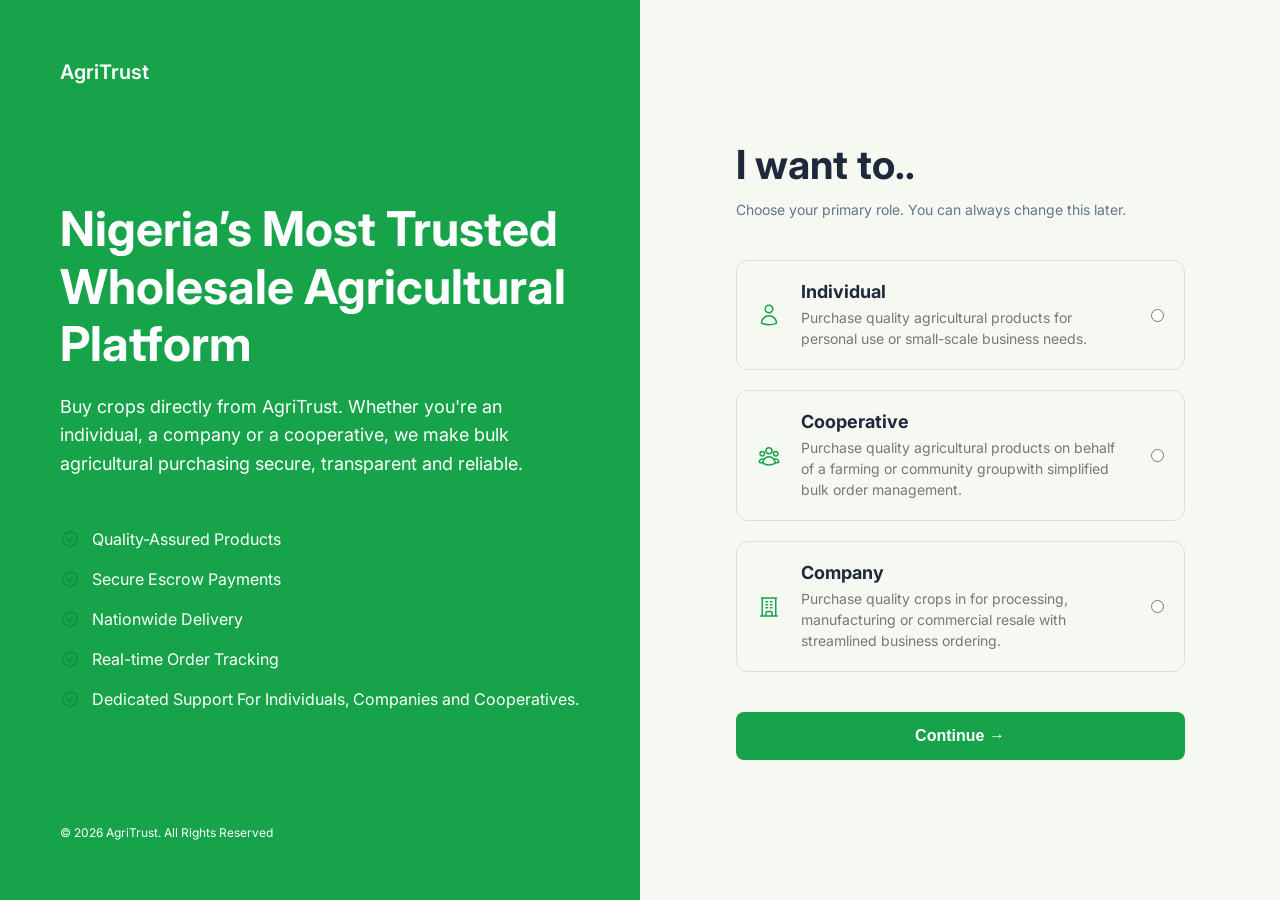
==== account-type.html @ 7cd08dce "Initial Project Setup: Add the authentication pages and project structure" ====
<!doctype html>
<html lang="en">
  <head>
    <meta charset="UTF-8" />
    <meta name="viewport" content="width=device-width, initial-scale=1.0" />
    <link rel="preconnect" href="https://fonts.googleapis.com" />
    <link rel="preconnect" href="https://fonts.gstatic.com" crossorigin />
    <link
      href="https://fonts.googleapis.com/css2?family=Inter:ital,opsz,wght@0,14..32,100..900;1,14..32,100..900&display=swap"
      rel="stylesheet"
    />

    <link rel="stylesheet" href="styles.css" />
    <title>AgriTrust</title>
  </head>
  <body>
    <main class="signup-container">
      <!-- Left Panel -->

      <section class="left-side">
        <!-- logo -->

        <div class="logo">AgriTrust</div>

        <div class="content">
          <!-- heading -->

          <h1>Nigeria’s Most Trusted Wholesale Agricultural Platform</h1>

          <!-- Description -->

          <p>
            Buy crops directly from AgriTrust. Whether you're an individual, a
            company or a cooperative, we make bulk agricultural purchasing
            secure, transparent and reliable.
          </p>

          <!-- Features -->

          <div class="features">
            <div class="feature">
              <svg
                xmlns="http://www.w3.org/2000/svg"
                fill="none"
                viewBox="0 0 24 24"
                stroke-width="1.5"
                stroke="currentColor"
                class="feature-icon"
              >
                <path
                  stroke-linecap="round"
                  stroke-linejoin="round"
                  d="M9 12.75 11.25 15 15 9.75M21 12c0 1.268-.63 2.39-1.593 3.068a3.745 3.745 0 0 1-1.043 3.296 3.745 3.745 0 0 1-3.296 1.043A3.745 3.745 0 0 1 12 21c-1.268 0-2.39-.63-3.068-1.593a3.746 3.746 0 0 1-3.296-1.043 3.745 3.745 0 0 1-1.043-3.296A3.745 3.745 0 0 1 3 12c0-1.268.63-2.39 1.593-3.068a3.745 3.745 0 0 1 1.043-3.296 3.746 3.746 0 0 1 3.296-1.043A3.746 3.746 0 0 1 12 3c1.268 0 2.39.63 3.068 1.593a3.746 3.746 0 0 1 3.296 1.043 3.746 3.746 0 0 1 1.043 3.296A3.745 3.745 0 0 1 21 12Z"
                />
              </svg>
              Quality-Assured Products
            </div>
            <div class="feature">
              <svg
                xmlns="http://www.w3.org/2000/svg"
                fill="none"
                viewBox="0 0 24 24"
                stroke-width="1.5"
                stroke="currentColor"
                class="feature-icon"
              >
                <path
                  stroke-linecap="round"
                  stroke-linejoin="round"
                  d="M9 12.75 11.25 15 15 9.75M21 12c0 1.268-.63 2.39-1.593 3.068a3.745 3.745 0 0 1-1.043 3.296 3.745 3.745 0 0 1-3.296 1.043A3.745 3.745 0 0 1 12 21c-1.268 0-2.39-.63-3.068-1.593a3.746 3.746 0 0 1-3.296-1.043 3.745 3.745 0 0 1-1.043-3.296A3.745 3.745 0 0 1 3 12c0-1.268.63-2.39 1.593-3.068a3.745 3.745 0 0 1 1.043-3.296 3.746 3.746 0 0 1 3.296-1.043A3.746 3.746 0 0 1 12 3c1.268 0 2.39.63 3.068 1.593a3.746 3.746 0 0 1 3.296 1.043 3.746 3.746 0 0 1 1.043 3.296A3.745 3.745 0 0 1 21 12Z"
                />
              </svg>
              Secure Escrow Payments
            </div>
            <div class="feature">
              <svg
                xmlns="http://www.w3.org/2000/svg"
                fill="none"
                viewBox="0 0 24 24"
                stroke-width="1.5"
                stroke="currentColor"
                class="feature-icon"
              >
                <path
                  stroke-linecap="round"
                  stroke-linejoin="round"
                  d="M9 12.75 11.25 15 15 9.75M21 12c0 1.268-.63 2.39-1.593 3.068a3.745 3.745 0 0 1-1.043 3.296 3.745 3.745 0 0 1-3.296 1.043A3.745 3.745 0 0 1 12 21c-1.268 0-2.39-.63-3.068-1.593a3.746 3.746 0 0 1-3.296-1.043 3.745 3.745 0 0 1-1.043-3.296A3.745 3.745 0 0 1 3 12c0-1.268.63-2.39 1.593-3.068a3.745 3.745 0 0 1 1.043-3.296 3.746 3.746 0 0 1 3.296-1.043A3.746 3.746 0 0 1 12 3c1.268 0 2.39.63 3.068 1.593a3.746 3.746 0 0 1 3.296 1.043 3.746 3.746 0 0 1 1.043 3.296A3.745 3.745 0 0 1 21 12Z"
                />
              </svg>
              Nationwide Delivery
            </div>
            <div class="feature">
              <svg
                xmlns="http://www.w3.org/2000/svg"
                fill="none"
                viewBox="0 0 24 24"
                stroke-width="1.5"
                stroke="currentColor"
                class="feature-icon"
              >
                <path
                  stroke-linecap="round"
                  stroke-linejoin="round"
                  d="M9 12.75 11.25 15 15 9.75M21 12c0 1.268-.63 2.39-1.593 3.068a3.745 3.745 0 0 1-1.043 3.296 3.745 3.745 0 0 1-3.296 1.043A3.745 3.745 0 0 1 12 21c-1.268 0-2.39-.63-3.068-1.593a3.746 3.746 0 0 1-3.296-1.043 3.745 3.745 0 0 1-1.043-3.296A3.745 3.745 0 0 1 3 12c0-1.268.63-2.39 1.593-3.068a3.745 3.745 0 0 1 1.043-3.296 3.746 3.746 0 0 1 3.296-1.043A3.746 3.746 0 0 1 12 3c1.268 0 2.39.63 3.068 1.593a3.746 3.746 0 0 1 3.296 1.043 3.746 3.746 0 0 1 1.043 3.296A3.745 3.745 0 0 1 21 12Z"
                />
              </svg>
              Real-time Order Tracking
            </div>
            <div class="feature">
              <svg
                xmlns="http://www.w3.org/2000/svg"
                fill="none"
                viewBox="0 0 24 24"
                stroke-width="1.5"
                stroke="currentColor"
                class="feature-icon"
              >
                <path
                  stroke-linecap="round"
                  stroke-linejoin="round"
                  d="M9 12.75 11.25 15 15 9.75M21 12c0 1.268-.63 2.39-1.593 3.068a3.745 3.745 0 0 1-1.043 3.296 3.745 3.745 0 0 1-3.296 1.043A3.745 3.745 0 0 1 12 21c-1.268 0-2.39-.63-3.068-1.593a3.746 3.746 0 0 1-3.296-1.043 3.745 3.745 0 0 1-1.043-3.296A3.745 3.745 0 0 1 3 12c0-1.268.63-2.39 1.593-3.068a3.745 3.745 0 0 1 1.043-3.296 3.746 3.746 0 0 1 3.296-1.043A3.746 3.746 0 0 1 12 3c1.268 0 2.39.63 3.068 1.593a3.746 3.746 0 0 1 3.296 1.043 3.746 3.746 0 0 1 1.043 3.296A3.745 3.745 0 0 1 21 12Z"
                />
              </svg>
              Dedicated Support For Individuals, Companies and Cooperatives.
            </div>
          </div>
        </div>

        <!-- footer text -->

        <div class="footer-text">
          &copy; 2026 AgriTrust. All Rights Reserved
        </div>
      </section>

      <!-- Right Panel -->

      <section class="right-side account-type-page">
        <div class="right-panel">
          <h1>I want to..</h1>

          <p class="subtitle">
            Choose your primary role. You can always change this later.
          </p>

          <div class="account-type-card">
            <div class="account">
              <svg
                xmlns="http://www.w3.org/2000/svg"
                fill="none"
                viewBox="0 0 24 24"
                stroke-width="1.5"
                stroke="currentColor"
                class="account-type--icon"
              >
                <path
                  stroke-linecap="round"
                  stroke-linejoin="round"
                  d="M15.75 6a3.75 3.75 0 1 1-7.5 0 3.75 3.75 0 0 1 7.5 0ZM4.501 20.118a7.5 7.5 0 0 1 14.998 0A17.933 17.933 0 0 1 12 21.75c-2.676 0-5.216-.584-7.499-1.632Z"
                />
              </svg>
              <div>
                <h3>Individual</h3>
                <p>
                  Purchase quality agricultural products for personal use or
                  small-scale business needs.
                </p>
              </div>
              <input type="radio" name="role" value="individual" />
            </div>
          </div>

          <div class="account-type-card">
            <div class="account">
              <svg
                xmlns="http://www.w3.org/2000/svg"
                fill="none"
                viewBox="0 0 24 24"
                stroke-width="1.5"
                stroke="currentColor"
                class="account-type--icon"
              >
                <path
                  stroke-linecap="round"
                  stroke-linejoin="round"
                  d="M18 18.72a9.094 9.094 0 0 0 3.741-.479 3 3 0 0 0-4.682-2.72m.94 3.198.001.031c0 .225-.012.447-.037.666A11.944 11.944 0 0 1 12 21c-2.17 0-4.207-.576-5.963-1.584A6.062 6.062 0 0 1 6 18.719m12 0a5.971 5.971 0 0 0-.941-3.197m0 0A5.995 5.995 0 0 0 12 12.75a5.995 5.995 0 0 0-5.058 2.772m0 0a3 3 0 0 0-4.681 2.72 8.986 8.986 0 0 0 3.74.477m.94-3.197a5.971 5.971 0 0 0-.94 3.197M15 6.75a3 3 0 1 1-6 0 3 3 0 0 1 6 0Zm6 3a2.25 2.25 0 1 1-4.5 0 2.25 2.25 0 0 1 4.5 0Zm-13.5 0a2.25 2.25 0 1 1-4.5 0 2.25 2.25 0 0 1 4.5 0Z"
                />
              </svg>

              <div>
                <h3>Cooperative</h3>
                <p>
                  Purchase quality agricultural products on behalf of a farming
                  or community groupwith simplified bulk order management.
                </p>
              </div>
              <input type="radio" name="role" value="company" />
            </div>
          </div>

          <div class="account-type-card">
            <div class="account">
              <svg
                xmlns="http://www.w3.org/2000/svg"
                fill="none"
                viewBox="0 0 24 24"
                stroke-width="1.5"
                stroke="currentColor"
                class="account-type--icon"
              >
                <path
                  stroke-linecap="round"
                  stroke-linejoin="round"
                  d="M3.75 21h16.5M4.5 3h15M5.25 3v18m13.5-18v18M9 6.75h1.5m-1.5 3h1.5m-1.5 3h1.5m3-6H15m-1.5 3H15m-1.5 3H15M9 21v-3.375c0-.621.504-1.125 1.125-1.125h3.75c.621 0 1.125.504 1.125 1.125V21"
                />
              </svg>

              <div>
                <h3>Company</h3>
                <p>
                  Purchase quality crops in for processing, manufacturing or
                  commercial resale with streamlined business ordering.
                </p>
              </div>
              <input type="radio" name="role" value="company" />
            </div>
          </div>

          <button class="btn continue--btn">Continue &rarr;</button>
        </div>
      </section>
    </main>
  </body>
</html>
---- styles.css ----
* {
  margin: 0;
  padding: 0;
  box-sizing: border-box;
}

html {
  font-size: 62.5%;
}

body {
  font-family: "Inter", sans-serif;
}

.signup-container {
  /* display: flex; */
  display: grid;
  grid-template-columns: 1fr 1fr;
  min-height: 100vh;
}

/* LEFT PANEL */

.left-side {
  flex: 1;
  background-color: #16a34a;
  color: #fff;

  display: flex;
  flex-direction: column;
  justify-content: space-between;
  padding: 6rem;
}
.logo {
  font-weight: 600;
  font-size: 2rem;
}

.content h1 {
  font-size: 4.8rem;
  line-height: 1.2;
  margin-bottom: 2rem;
}

.content p {
  font-size: 1.8rem;
  line-height: 1.6;
  margin-bottom: 5rem;
}

.features {
  display: flex;
  flex-direction: column;
  gap: 2rem;
}

.feature {
  font-size: 1.6rem;
  display: flex;
  /* align-items: center; */
}

.feature-icon {
  color: #0a8e3a;
  margin-right: 1.2rem;
  width: 2rem;
}

.footer-text {
  font-size: 1.2rem;
}

/* RIGHT PANEL */

.right-side {
  background-color: #f6f9f2;
  flex: 1;
  display: flex;
  justify-content: center;
  align-items: center;
  flex-direction: column;
}

/* FORMS */

#signup-form {
  width: 100%;
  max-width: 50rem;
  margin: 0 auto;
}

.right-side h1 {
  font-size: 3rem;
  margin-bottom: 1rem;
  color: #1e293b;
}

.subtitle {
  margin-bottom: 4rem;
  color: #64748b;
  font-size: 1.4rem;
  line-height: 1.5;
}

.icon {
  stroke: #7f7f7f;
  width: 2rem;
  height: 2rem;
}

.name-row {
  display: grid;
  grid-template-columns: 1fr 1fr;
  column-gap: 1rem;
}

.form-group {
  display: flex;
  flex-direction: column;
  margin-bottom: 2rem;
}

.form-group label {
  display: block;
  margin-bottom: 0.8rem;
  font-size: 1.2rem;
  font-weight: 600;
  color: #334155;
}

.input-box {
  display: flex;
  align-items: center;
  gap: 0.2rem;

  width: 100%;
  height: 5rem;
  padding: 1rem;
  border: 1px solid #d1d5db;
  border-radius: 0.8rem;
  background-color: #fff;
}

.input-box i {
  color: #7f7f7f;
  font-size: 2rem;
}

.input-box:focus-within {
  border-color: #149343;
  box-shadow: 0 0 0 3px rgba(20, 147, 67, 0.15);
}

input {
  width: 100%;
  padding: 1rem;
  border: none;
  font-size: 1.6rem;
  outline: none;
  background: transparent;
}

.terms {
  font-size: 1.4rem;
  text-align: left;
  margin-top: 1.8rem;
}

.btn {
  width: 100%;
  padding: 1.5rem;
  border: none;
  border-radius: 0.8rem;
  background: #16a34a;
  color: #fff;
  cursor: pointer;
  font-size: 1.6rem;
  font-weight: 600;
  margin-top: 2rem;
  transition: 0.3s ease;
}

.btn:hover {
  background-color: #149343;
  transform: translateY(-2px);
  box-shadow: 0 0 3px rgba(0, 0, 0, 0.8);
}

.btn--icon {
  width: 2rem;
  stroke: #fff;
}

.signin {
  font-size: 1.4rem;
  text-align: center;
  margin-top: 1.8rem;
}

a:link,
a:visited {
  color: #16a34a;
  text-decoration: none;
  font-weight: 600;
}

a:hover,
a:active {
  text-decoration: underline;
}

/* ACCOUNT TYPE SELECTION PAGE*/

.account-type-page {
  padding: 8rem;
  color: #1e293b;
}

.account-type-page h1 {
  font-size: 4rem;
  margin-bottom: 1rem;
  color: #1e293b;
}

.account-type-card {
  display: flex;
  flex-direction: column;
  justify-content: space-between;
  align-items: center;
  padding: 2rem;
  margin-bottom: 2rem;
  border: 1px solid #ddd;
  border-radius: 1.2rem;
  cursor: pointer;
  transition: 0.3s;
}

.account-type-card:hover {
  border-color: #16a34a;
  box-shadow: 0 0 10px rgba(0, 0, 0, 0.8);
}

.account {
  display: grid;
  grid-template-columns: auto 1fr auto;
  gap: 2rem;
  align-items: center;
}

.account-type--icon {
  width: 2.4rem;
  stroke: #16a34a;
}

.account h3 {
  margin-bottom: 0.5rem;
  font-size: 1.8rem;
}

.account p {
  color: #777;
  font-size: 1.4rem;
  line-height: 1.5;
  max-width: 33rem;
}

/* VERIFICATION OTP PAGE*/

.verification-page {
  display: flex;
  justify-content: center;
  align-items: center;
  padding: 8rem;
}

.verify-card {
  width: 100%;
  max-width: 42rem;
  text-align: center;
}

.icon-circle {
  width: 7rem;
  height: 7rem;
  background: #b7e2c7;
  border-radius: 50%;
  display: flex;
  justify-content: center;
  align-items: center;
  margin: 0 auto 2.4rem;
}

.verify--mail--icon {
  width: 3.5rem;
  stroke: #16a34a;
}

.verify-card h1 {
  margin-bottom: 1rem;
  font-size: 2rem;
}

/* .verify-card p {
  color: #7f7f7f;
  margin-bottom: 2.8rem;
  font-size: 1.5rem;
  line-height: 1.5; 
}*/

.otp-container {
  display: flex;
  justify-content: space-between;
  gap: 2rem;
  margin-bottom: 2rem;
}

.otp-container input {
  width: 5rem;
  height: 6rem;
  border: 1px solid #777;
  border-radius: 1rem;
  text-align: center;
  font-size: 2.4rem;
  outline: none;
  transition: 0.3s;
}

.otp-container input:focus {
  border-color: #149343;
  box-shadow: 0 0 0 3px rgba(20, 147, 67, 0.15);
}

.resend {
  margin-top: 2rem;
  font-size: 1.2rem;
  text-align: left;
}
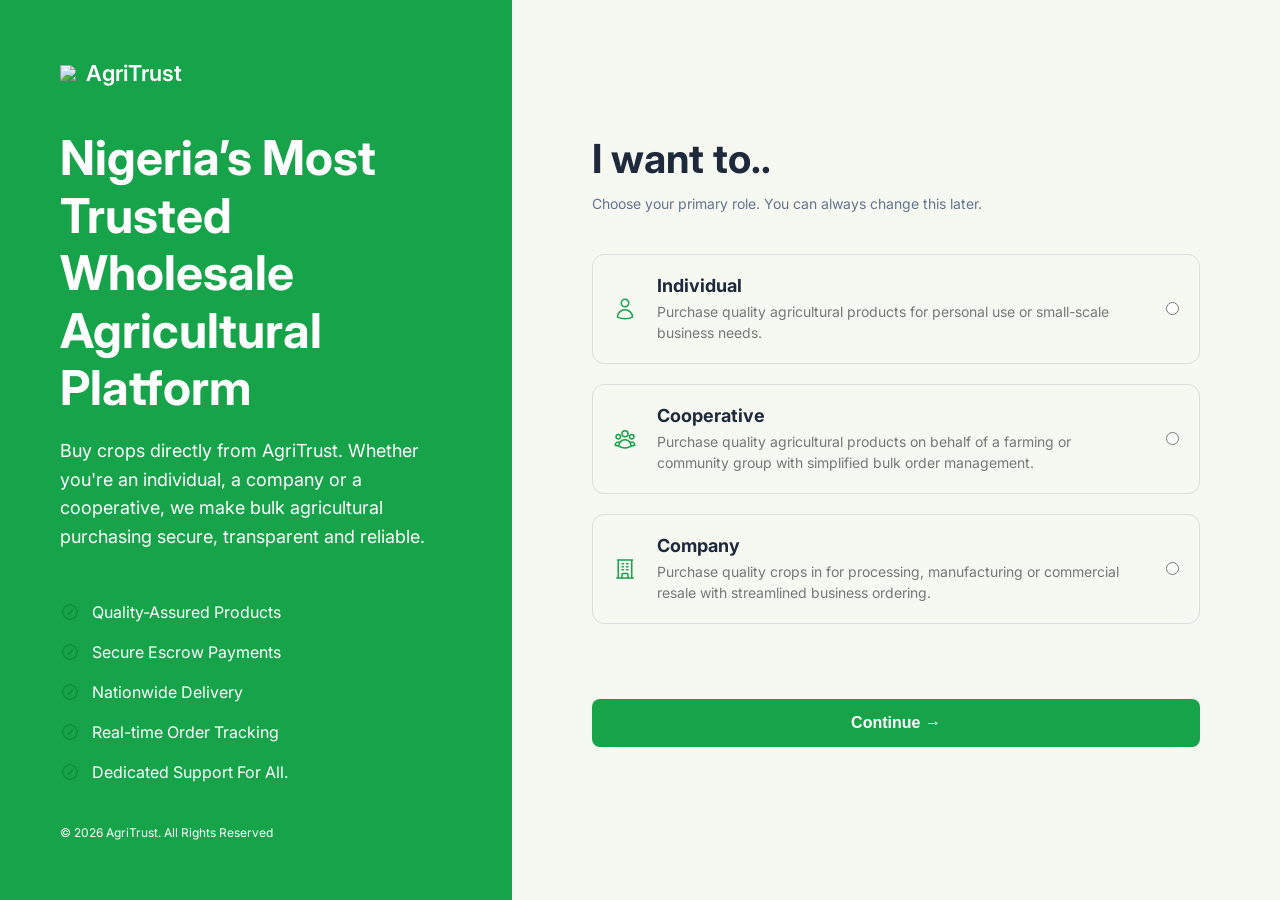
==== commit 4a6aa09b: "feat(auth): implement authentication flow" ====
--- a/account-type.html
+++ b/account-type.html
@@ -10,7 +10,9 @@
       rel="stylesheet"
     />
 
-    <link rel="stylesheet" href="styles.css" />
+    <link rel="stylesheet" href="/CSS/shared.css" />
+    <link rel="stylesheet" href="/CSS/auth.css" />
+
     <title>AgriTrust</title>
   </head>
   <body>
@@ -20,7 +22,9 @@
       <section class="left-side">
         <!-- logo -->
 
-        <div class="logo">AgriTrust</div>
+        <a href="/index1.html" class="logo"
+          ><img src="#" /> <span>AgriTrust</span></a
+        >
 
         <div class="content">
           <!-- heading -->
@@ -45,7 +49,7 @@
                 viewBox="0 0 24 24"
                 stroke-width="1.5"
                 stroke="currentColor"
-                class="feature-icon"
+                class="feature-icon icon"
               >
                 <path
                   stroke-linecap="round"
@@ -62,7 +66,7 @@
                 viewBox="0 0 24 24"
                 stroke-width="1.5"
                 stroke="currentColor"
-                class="feature-icon"
+                class="feature-icon icon"
               >
                 <path
                   stroke-linecap="round"
@@ -79,7 +83,7 @@
                 viewBox="0 0 24 24"
                 stroke-width="1.5"
                 stroke="currentColor"
-                class="feature-icon"
+                class="feature-icon icon"
               >
                 <path
                   stroke-linecap="round"
@@ -96,7 +100,7 @@
                 viewBox="0 0 24 24"
                 stroke-width="1.5"
                 stroke="currentColor"
-                class="feature-icon"
+                class="feature-icon icon"
               >
                 <path
                   stroke-linecap="round"
@@ -113,15 +117,15 @@
                 viewBox="0 0 24 24"
                 stroke-width="1.5"
                 stroke="currentColor"
-                class="feature-icon"
-              >
-                <path
-                  stroke-linecap="round"
-                  stroke-linejoin="round"
-                  d="M9 12.75 11.25 15 15 9.75M21 12c0 1.268-.63 2.39-1.593 3.068a3.745 3.745 0 0 1-1.043 3.296 3.745 3.745 0 0 1-3.296 1.043A3.745 3.745 0 0 1 12 21c-1.268 0-2.39-.63-3.068-1.593a3.746 3.746 0 0 1-3.296-1.043 3.745 3.745 0 0 1-1.043-3.296A3.745 3.745 0 0 1 3 12c0-1.268.63-2.39 1.593-3.068a3.745 3.745 0 0 1 1.043-3.296 3.746 3.746 0 0 1 3.296-1.043A3.746 3.746 0 0 1 12 3c1.268 0 2.39.63 3.068 1.593a3.746 3.746 0 0 1 3.296 1.043 3.746 3.746 0 0 1 1.043 3.296A3.745 3.745 0 0 1 21 12Z"
-                />
-              </svg>
-              Dedicated Support For Individuals, Companies and Cooperatives.
+                class="feature-icon icon"
+              >
+                <path
+                  stroke-linecap="round"
+                  stroke-linejoin="round"
+                  d="M9 12.75 11.25 15 15 9.75M21 12c0 1.268-.63 2.39-1.593 3.068a3.745 3.745 0 0 1-1.043 3.296 3.745 3.745 0 0 1-3.296 1.043A3.745 3.745 0 0 1 12 21c-1.268 0-2.39-.63-3.068-1.593a3.746 3.746 0 0 1-3.296-1.043 3.745 3.745 0 0 1-1.043-3.296A3.745 3.745 0 0 1 3 12c0-1.268.63-2.39 1.593-3.068a3.745 3.745 0 0 1 1.043-3.296 3.746 3.746 0 0 1 3.296-1.043A3.746 3.746 0 0 1 12 3c1.268 0 2.39.63 3.068 1.593a3.746 3.746 0 0 1 3.296 1.043 3.746 3.746 0 0 1 1.043 3.296A3.745 3.745 0 0 1 21 12Z"
+                />
+              </svg>
+              Dedicated Support For All.
             </div>
           </div>
         </div>
@@ -143,7 +147,7 @@
             Choose your primary role. You can always change this later.
           </p>
 
-          <div class="account-type-card">
+          <div id="individual-card" class="account-type-card">
             <div class="account">
               <svg
                 xmlns="http://www.w3.org/2000/svg"
@@ -151,7 +155,7 @@
                 viewBox="0 0 24 24"
                 stroke-width="1.5"
                 stroke="currentColor"
-                class="account-type--icon"
+                class="account-type-icon"
               >
                 <path
                   stroke-linecap="round"
@@ -170,7 +174,7 @@
             </div>
           </div>
 
-          <div class="account-type-card">
+          <div id="cooperative-card" class="account-type-card">
             <div class="account">
               <svg
                 xmlns="http://www.w3.org/2000/svg"
@@ -178,7 +182,7 @@
                 viewBox="0 0 24 24"
                 stroke-width="1.5"
                 stroke="currentColor"
-                class="account-type--icon"
+                class="account-type-icon"
               >
                 <path
                   stroke-linecap="round"
@@ -191,14 +195,14 @@
                 <h3>Cooperative</h3>
                 <p>
                   Purchase quality agricultural products on behalf of a farming
-                  or community groupwith simplified bulk order management.
+                  or community group with simplified bulk order management.
                 </p>
               </div>
-              <input type="radio" name="role" value="company" />
-            </div>
-          </div>
-
-          <div class="account-type-card">
+              <input type="radio" name="role" value="cooperative" />
+            </div>
+          </div>
+
+          <div id="company-card" class="account-type-card">
             <div class="account">
               <svg
                 xmlns="http://www.w3.org/2000/svg"
@@ -206,7 +210,7 @@
                 viewBox="0 0 24 24"
                 stroke-width="1.5"
                 stroke="currentColor"
-                class="account-type--icon"
+                class="account-type-icon"
               >
                 <path
                   stroke-linecap="round"
@@ -226,9 +230,18 @@
             </div>
           </div>
 
-          <button class="btn continue--btn">Continue &rarr;</button>
+          <p id="account-error" class="error-message"></p>
+
+          <button
+            type="submit"
+            id="account-continue-btn"
+            class="btn continue--btn"
+          >
+            Continue &rarr;
+          </button>
         </div>
       </section>
     </main>
+    <script src="/JS/auth.js"></script>
   </body>
 </html>
--- a/CSS/shared.css
+++ b/CSS/shared.css
@@ -0,0 +1,134 @@
+* {
+  margin: 0;
+  padding: 0;
+  box-sizing: border-box;
+}
+
+html {
+  font-size: 62.5%;
+}
+
+body {
+  font-family: "Inter", sans-serif;
+}
+
+/* +++++++ HYPERLINKS +++++++++ */
+
+a:link,
+a:visited {
+  color: #16a34a;
+  text-decoration: none;
+  font-weight: 600;
+}
+
+a:hover,
+a:active {
+  text-decoration: underline;
+}
+
+/* ++++++++ LOGO +++++++++++ */
+
+.logo:link,
+.logo:visited {
+  display: flex;
+  align-items: center;
+  gap: 1rem;
+
+  text-decoration: none;
+  color: #fff;
+  /* background-color: #b7e2c7; */
+  font-size: 2.2rem;
+  font-weight: 600;
+}
+
+.logo:hover {
+  color: #b7e2c7;
+}
+
+/* +++++++++++++ BUTTONS ++++++++++++++ */
+
+.continue--btn,
+.signin--btn,
+.signup--btn,
+.verify--btn,
+.password--btn {
+  width: 100%;
+  margin-top: 2rem;
+  margin-bottom: 2rem;
+}
+
+.btn {
+  padding: 1.5rem;
+  border: none;
+  border-radius: 0.8rem;
+  background: #16a34a;
+  color: #fff;
+  cursor: pointer;
+  font-size: 1.6rem;
+  font-weight: 600;
+  transition:
+    background-color 0.3s ease,
+    transform 0.3s ease,
+    box-shadow 0.3s ease;
+
+  text-decoration: none;
+}
+
+.btn:hover {
+  background-color: #149343;
+  transform: translateY(-2px);
+  box-shadow: 0 0 3px rgba(0, 0, 0, 0.8);
+}
+
+.btn:disabled {
+  background-color: #b7e2c7;
+  cursor: not-allowed;
+  box-shadow: none;
+  transform: none;
+}
+
+/* ++++++++++++ ICONS +++++++++++ */
+
+.feature-icon {
+  stroke: #0a8e3a;
+  margin-right: 1.2rem;
+}
+
+.icon {
+  width: 2rem;
+  height: 2rem;
+}
+
+.input-icon {
+  stroke: #7f7f7f;
+}
+
+.account-type-icon {
+  width: 2.4rem;
+  stroke: #16a34a;
+}
+
+.icon-circle {
+  width: 7rem;
+  height: 7rem;
+  background: #b7e2c7;
+  border-radius: 50%;
+  display: flex;
+  justify-content: center;
+  align-items: center;
+  margin: 0 auto 2.4rem;
+}
+
+.verify-mail-icon {
+  width: 3.5rem;
+  stroke: #16a34a;
+}
+
+.search-icon {
+  stroke: #16a34a;
+}
+
+/* ++++++++ FOOTER ++++++++++++ */
+.footer-text {
+  font-size: 1.2rem;
+}
--- a/CSS/auth.css
+++ b/CSS/auth.css
@@ -0,0 +1,370 @@
+.signup-container {
+  display: grid;
+  grid-template-columns: 1fr 1.5fr;
+  min-height: 100vh;
+}
+
+/* LEFT PANEL */
+
+.left-side {
+  flex: 1;
+  gap: 4rem;
+  background-color: #16a34a;
+  color: #fff;
+
+  display: flex;
+  flex-direction: column;
+  justify-content: space-between;
+  padding: 6rem;
+}
+
+.content h1 {
+  font-size: clamp(3.2rem, 5vw, 4.8rem);
+  line-height: 1.2;
+  margin-bottom: 2rem;
+}
+
+.content p {
+  font-size: 1.8rem;
+  line-height: 1.6;
+  margin-bottom: 5rem;
+}
+
+.features {
+  display: flex;
+  flex-direction: column;
+  gap: 2rem;
+}
+
+.feature {
+  font-size: 1.6rem;
+  display: flex;
+  align-items: center;
+}
+
+/* RIGHT PANEL */
+
+.right-side {
+  background-color: #f6f9f2;
+  flex: 1;
+  display: flex;
+  justify-content: center;
+  flex-direction: column;
+}
+
+.error-message {
+  color: #dc2626;
+  font-size: 1.6rem;
+  margin-bottom: 1.5rem;
+  text-align: center;
+  min-height: 2rem;
+}
+
+/* ++++++++++++++ INDIVIDUAL AND COMPANY FORMS +++++++++++++++++*/
+
+.form {
+  width: 100%;
+  max-width: 60rem;
+  margin: 0 auto;
+}
+
+.right-side h1 {
+  font-size: 3rem;
+  margin-bottom: 1rem;
+  color: #1e293b;
+}
+
+.subtitle {
+  margin-bottom: 4rem;
+  color: #64748b;
+  font-size: 1.4rem;
+  line-height: 1.5;
+}
+
+.right-side h1,
+.subtitle {
+  align-self: center;
+}
+
+.name-row {
+  display: grid;
+  grid-template-columns: 1fr 1fr;
+  column-gap: 1rem;
+}
+
+.form-group {
+  display: flex;
+  flex-direction: column;
+  margin-bottom: 2rem;
+}
+
+.form-group label {
+  display: block;
+  margin-bottom: 0.8rem;
+  font-size: 1.2rem;
+  font-weight: 600;
+  color: #334155;
+}
+
+.input-box {
+  display: flex;
+  align-items: center;
+  gap: 0.8rem;
+
+  width: 100%;
+  height: 5rem;
+  padding: 1rem;
+  border: 1px solid #d1d5db;
+  border-radius: 0.8rem;
+  background-color: #fff;
+}
+
+.input-box i {
+  color: #7f7f7f;
+  font-size: 2rem;
+}
+
+.input-box:focus-within {
+  border-color: #149343;
+  box-shadow: 0 8px 20px rgba(20, 147, 67, 0.15);
+}
+
+.input-box input {
+  width: 100%;
+  padding: 1rem;
+  border: none;
+  font-size: 1.6rem;
+  outline: none;
+  background: transparent;
+}
+
+.terms {
+  font-size: 1.4rem;
+  text-align: left;
+  margin-top: 1.8rem;
+}
+
+.forget-password {
+  width: 100%;
+  max-width: 60rem;
+  align-self: center;
+}
+
+.forget-password-text {
+  font-size: 1.2rem;
+  padding: 0.6rem 0;
+}
+
+.signin {
+  font-size: 1.4rem;
+  text-align: center;
+  margin-top: 1.8rem;
+}
+
+.back-signin {
+  align-self: center;
+  font-size: 1.4rem;
+  font-weight: 500;
+}
+
+/* +++++++++++++ ACCOUNT TYPE SELECTION PAGE ++++++++++++++*/
+
+.account-type-page {
+  padding: 8rem;
+  color: #1e293b;
+}
+
+.account-type-page h1 {
+  font-size: 4rem;
+  margin-bottom: 1rem;
+  color: #1e293b;
+}
+
+.account-type-card {
+  display: flex;
+  flex-direction: column;
+  justify-content: space-between;
+  align-items: center;
+  padding: 2rem;
+  margin-bottom: 2rem;
+  border: 1px solid #ddd;
+  border-radius: 1.2rem;
+  cursor: pointer;
+  overflow: hidden;
+  transition:
+    border-color 0.3s ease,
+    box-shadow 0.3s ease;
+}
+
+.account-type-card:hover {
+  border-color: #16a34a;
+  box-shadow: 0 8px 20px rgba(0, 0, 0, 0.08);
+  transform: translateY(-3px);
+}
+
+.account-type-card.selected {
+  border: 1px solid #16a34a;
+  background-color: #f0fdf4;
+}
+
+.account {
+  display: grid;
+  grid-template-columns: auto 1fr auto;
+  gap: 2rem;
+  align-items: center;
+}
+
+.account h3 {
+  margin-bottom: 0.5rem;
+  font-size: 1.8rem;
+}
+
+.account p {
+  color: #777;
+  font-size: 1.4rem;
+  line-height: 1.5;
+  /* max-width: 33rem; */
+}
+
+/* ++++++++++++++++ VERIFICATION OTP PAGE +++++++++++++++++*/
+
+.verification-page {
+  display: flex;
+  justify-content: center;
+  align-items: center;
+  padding: 8rem;
+}
+
+.verify-card {
+  width: 100%;
+  max-width: 42rem;
+  text-align: center;
+}
+
+.verify-card h1 {
+  margin-bottom: 1rem;
+  font-size: 2rem;
+}
+
+/* .verify-card p {
+  color: #7f7f7f;
+  margin-bottom: 2.8rem;
+  font-size: 1.5rem;
+  line-height: 1.5; 
+}*/
+
+.otp-container {
+  display: flex;
+  justify-content: center;
+  gap: 2rem;
+  margin-bottom: 2rem;
+}
+
+.otp-container input {
+  width: 5rem;
+  height: 6rem;
+  border: 1px solid #777;
+  border-radius: 1rem;
+  text-align: center;
+  background: transparent;
+  font-size: 2.4rem;
+  outline: none;
+  transition:
+    border-color 0.3s ease,
+    box-shadow 0.3s ease;
+}
+
+.otp-container input:focus {
+  border-color: #149343;
+  box-shadow: 0 8px 20px rgba(20, 147, 67, 0.15);
+}
+
+.resend {
+  margin-top: 2rem;
+  font-size: 1.2rem;
+  text-align: left;
+}
+
+/* +++++++++++++++FORGOT PASSWORD PAGE ++++++++++++++++++++++++ */
+
+.success-message {
+  color: #16a34a;
+  font-size: 1.6rem;
+  text-align: center;
+  margin-top: 0.5rem;
+  margin-bottom: 1.5rem;
+  min-height: 2rem;
+  /* background-color: #dc2626; */
+}
+
+/* +++++++++++++++ TABLET (768px and below) +++++++++++++++++ */
+
+@media (max-width: 768px) {
+  .signup-container {
+    grid-template-columns: 1fr;
+  }
+
+  .left-side,
+  .right-side {
+    padding: 4rem;
+  }
+
+  .name-row {
+    grid-template-columns: 1fr;
+    gap: 2rem;
+  }
+
+  .form {
+    max-width: 100%;
+  }
+
+  .account-type-page {
+    padding: 4rem;
+  }
+
+  .verification-page {
+    padding: 4rem;
+  }
+}
+
+/* ++++++++++++++++ MOBILE (480px and below) +++++++++++++++++ */
+
+@media (max-width: 480px) {
+  .left-side,
+  .right-side,
+  .account-type-page,
+  .verification-page {
+    padding: 2.5rem;
+  }
+
+  .content h1 {
+    line-height: 1.3;
+  }
+
+  .content p {
+    font-size: 1.6rem;
+    margin-bottom: 3rem;
+  }
+
+  .feature {
+    font-size: 1.4rem;
+  }
+
+  .right-side h1 {
+    font-size: 2.6rem;
+  }
+
+  .subtitle {
+    margin-bottom: 3rem;
+  }
+
+  .otp-container {
+    gap: 1rem;
+  }
+
+  .otp-container input {
+    width: 4.5rem;
+    height: 5.5rem;
+    font-size: 2rem;
+  }
+}
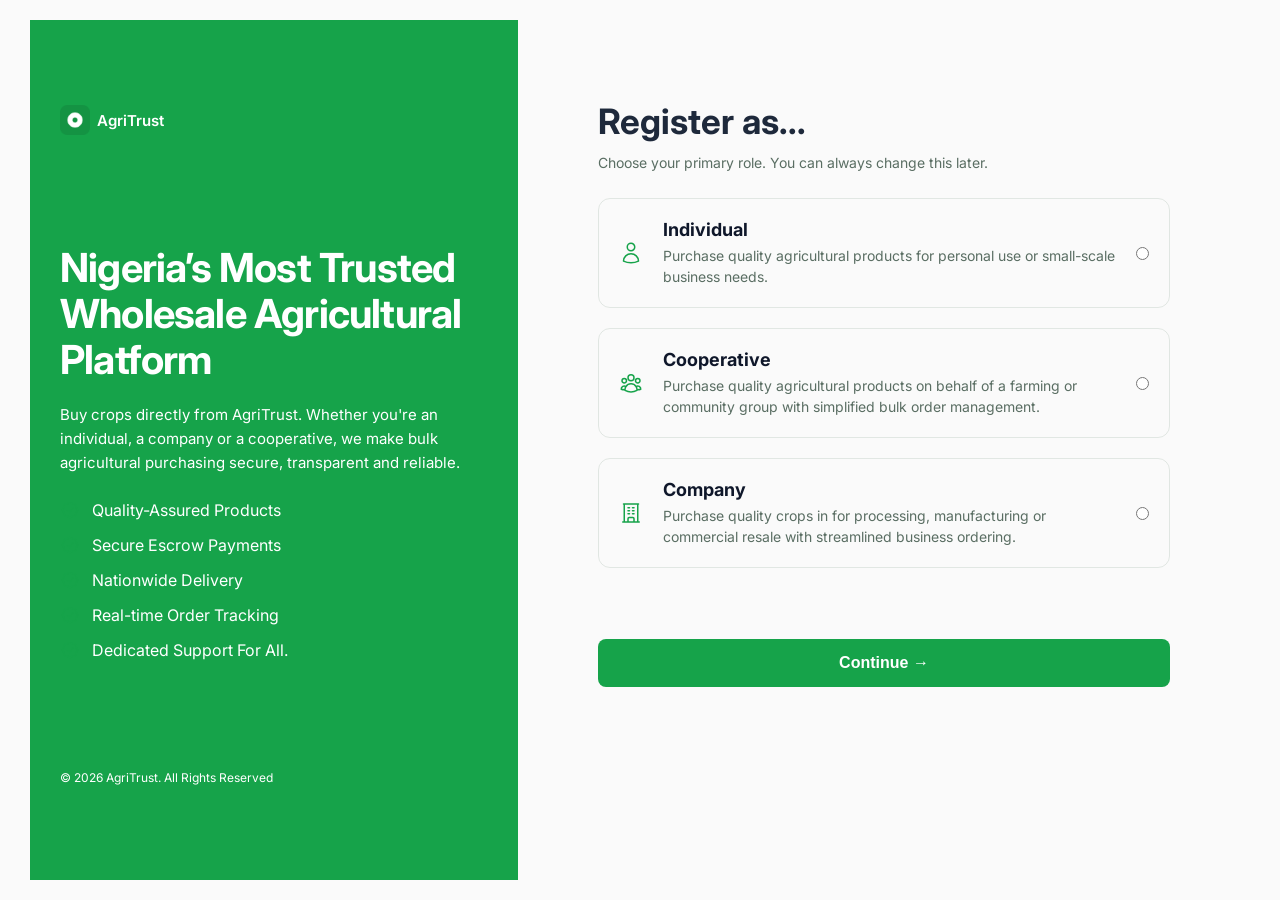
==== commit 6b41ee46: "feat: build dashboard page" ====
--- a/account-type.html
+++ b/account-type.html
@@ -22,8 +22,9 @@
       <section class="left-side">
         <!-- logo -->
 
-        <a href="/index1.html" class="logo"
-          ><img src="#" /> <span>AgriTrust</span></a
+        <a href="/index.html" class="logo"
+          ><img src="images/logo.png" alt="AgriTrust logo" />
+          <span>AgriTrust</span></a
         >
 
         <div class="content">
@@ -141,7 +142,7 @@
 
       <section class="right-side account-type-page">
         <div class="right-panel">
-          <h1>I want to..</h1>
+          <h1>Register as...</h1>
 
           <p class="subtitle">
             Choose your primary role. You can always change this later.
--- a/CSS/shared.css
+++ b/CSS/shared.css
@@ -1,3 +1,61 @@
+:root {
+  --green-light: #e8f6ed;
+  --green-light-hover: #dcf1e4;
+  --green-light-active: #b7e2c7;
+
+  --green: #16a34a;
+  --green-hover: #149343;
+  --green-active: #12823b;
+
+  --green-dark: #117a38;
+  --green-dark-hover: #0d622c;
+  --green-dark-active: #0a4921;
+
+  --green-darker: #08391a;
+
+  --commodity-maize: var(--green);
+  --commodity-rice: #2563eb;
+  --amber-commodity-soy: #d97706;
+  --amber-activity: #d9770695;
+  --status-amber-bg: #fde68a70;
+  --status-amber-activity: #fde68a25;
+  --error-commodity-cassava: #dc2626;
+
+  --status-pending-bg: #fef3c7;
+  --status-pending-text: #92400e;
+  --status-pending-dot: #d97706;
+  --status-processing-bg: #e0f2fe;
+  --status-processing-text: #0369a1;
+  --status-processing-dot: #0284c7;
+  --status-dispatched-bg: #d1fae5;
+  --status-dispatched-text: #065f46;
+  --status-dispatched-dot: #059669;
+  --status-delivered-bg: var(--green-light);
+  --status-delivered-text: var(--green-darker);
+  --status-delivered-dot: #10b981;
+  --status-cancelled-bg: #fee2e2;
+  --status-cancelled-text: #991b1b;
+  --status-cancelled-dot: var(--error-commodity-cassava);
+
+  /* neutral */
+  --surface-white: #ffffff;
+  --surface-bg: #fafafa;
+  --surface-subtle: #f8faf9;
+  --surface-subtle-btn: #e5e6e5;
+  --border-subtle: #08391a1a;
+  --border: #08391a3f;
+  --border-less-subtle: #08391a4d;
+  --text-primary: #0f172a;
+  --text-label: #334155;
+  --text-secondary: #5a6e63;
+  --text-muted: #718379;
+  --btn-hover: rgba(0, 0, 0, 0.8);
+  --btn-disabled: #b7e2c7;
+  --box-shadow-auth: #14934326;
+  --box-shadow-subtle: rgba(0, 0, 0, 0.02);
+  --box-shadow-card: rgba(0, 0, 0, 0.08);
+}
+
 * {
   margin: 0;
   padding: 0;
@@ -10,39 +68,63 @@
 
 body {
   font-family: "Inter", sans-serif;
+  color: var(--text-primary);
+}
+
+main {
+  padding: 2rem 3rem;
+  background-color: var(--surface-bg);
+  color: var(--text-primary);
+}
+
+section {
+  margin: 0 auto 4rem auto;
+  max-width: 124rem;
+  width: 100%;
+}
+
+section:last-child {
+  margin-bottom: 0;
 }
 
 /* +++++++ HYPERLINKS +++++++++ */
 
 a:link,
 a:visited {
-  color: #16a34a;
+  color: var(--green);
   text-decoration: none;
   font-weight: 600;
 }
 
 a:hover,
 a:active {
-  text-decoration: underline;
+  color: var(--green-hover);
 }
 
 /* ++++++++ LOGO +++++++++++ */
+
+.logo img {
+  width: 100%;
+  max-width: 3rem;
+}
+
+.logo-text {
+  color: var(--green);
+}
 
 .logo:link,
 .logo:visited {
   display: flex;
   align-items: center;
-  gap: 1rem;
-
+  gap: 0.7rem;
   text-decoration: none;
-  color: #fff;
-  /* background-color: #b7e2c7; */
-  font-size: 2.2rem;
+  color: var(--surface-white);
+  font-size: 1.5rem;
   font-weight: 600;
 }
 
 .logo:hover {
-  color: #b7e2c7;
+  color: var(--surface-subtle);
 }
 
 /* +++++++++++++ BUTTONS ++++++++++++++ */
@@ -61,8 +143,8 @@
   padding: 1.5rem;
   border: none;
   border-radius: 0.8rem;
-  background: #16a34a;
-  color: #fff;
+  background: var(--green);
+  color: var(--surface-white);
   cursor: pointer;
   font-size: 1.6rem;
   font-weight: 600;
@@ -75,13 +157,13 @@
 }
 
 .btn:hover {
-  background-color: #149343;
+  background-color: var(--green-hover);
   transform: translateY(-2px);
-  box-shadow: 0 0 3px rgba(0, 0, 0, 0.8);
+  box-shadow: 0 0 3px var(--btn-hover);
 }
 
 .btn:disabled {
-  background-color: #b7e2c7;
+  background-color: var(--btn-disabled);
   cursor: not-allowed;
   box-shadow: none;
   transform: none;
@@ -90,7 +172,7 @@
 /* ++++++++++++ ICONS +++++++++++ */
 
 .feature-icon {
-  stroke: #0a8e3a;
+  stroke: var(--green);
   margin-right: 1.2rem;
 }
 
@@ -100,18 +182,18 @@
 }
 
 .input-icon {
-  stroke: #7f7f7f;
+  stroke: var(--text-muted);
 }
 
 .account-type-icon {
   width: 2.4rem;
-  stroke: #16a34a;
+  stroke: var(--green);
 }
 
 .icon-circle {
   width: 7rem;
   height: 7rem;
-  background: #b7e2c7;
+  background: var(--btn-disabled);
   border-radius: 50%;
   display: flex;
   justify-content: center;
@@ -121,14 +203,292 @@
 
 .verify-mail-icon {
   width: 3.5rem;
-  stroke: #16a34a;
+  stroke: var(--green);
+}
+
+.search-icon,
+.notification-icon,
+.cart-icon {
+  stroke: var(--text-primary);
+  width: 2.4rem;
+  height: 2.4rem;
+}
+
+/* +++++++++++++++++++++= HEADER +++++++++++++++++++++ */
+
+.agritrust-navbar {
+  width: 100%;
+  padding: 1.2rem 2.4rem;
+  background-color: var(--surface-white);
+  border-bottom: 1px solid var(--border-subtle);
+  box-shadow: 0px 8px 20px var(--box-shadow-card);
+  display: flex;
+  align-items: center;
+  justify-content: space-between;
+}
+
+.nav-center {
+  /* flex: 1; */
+  max-width: 48rem;
+  padding: 0.5rem;
+}
+
+.main-nav-list {
+  list-style: none;
+  align-items: center;
+  display: flex;
+  gap: 3.2rem;
+}
+
+.main-nav-link:link,
+.main-nav-link:visited {
+  color: var(--text-primary);
+  font-size: 1.2rem;
+  padding: 0.4rem;
+}
+
+.main-nav-link:active,
+.main-nav-link:hover {
+  color: var(--green);
+}
+
+.nav-right {
+  display: flex;
+  align-items: center;
+  justify-content: center;
+  gap: 0.4rem;
+}
+
+.search-wrapper {
+  border: 1px solid var(--border);
+  border-radius: 0.8rem;
+  padding: 0.6rem 1rem;
+  width: 100%;
+  max-width: 25rem;
+
+  display: flex;
+  align-items: center;
+  gap: 0.8rem;
+  transition:
+    border-color 0.2s ease,
+    box-shadow 0.2s ease;
+}
+
+.search-wrapper:focus-within {
+  border-color: var(--green-hover);
+  box-shadow: 0 0 3px 3px var(--box-shadow-card);
 }
 
 .search-icon {
-  stroke: #16a34a;
-}
-
-/* ++++++++ FOOTER ++++++++++++ */
+  user-select: none;
+  stroke: var(--text-muted);
+}
+
+.search-input {
+  width: 100%;
+  font-size: 1.4rem;
+  outline: none;
+  border: none;
+  background-color: transparent;
+}
+
+.search-input::placeholder {
+  color: var(--text-muted);
+}
+
+.avatar-wrapper {
+  width: 4.5rem;
+  height: 3rem;
+  border-radius: 50%;
+  background-color: var(--text-primary);
+  color: var(--surface-white);
+  display: flex;
+  align-items: center;
+  justify-content: center;
+  font-size: 1.2rem;
+  font-weight: 700;
+}
+
+.notification--btn,
+.cart {
+  background-color: transparent;
+  border: none;
+  cursor: pointer;
+  transition: all 0.2s ease;
+  padding: 0.2rem 0.8rem;
+  border-radius: 1rem;
+}
+
+.cart:hover,
+.notification--btn:hover {
+  background-color: #16a34a2d;
+}
+
+/* ++++++++++ PAGINATION ++++++++++++++++++= */
+
+.pagination-footer {
+  display: flex;
+  justify-content: space-between;
+  align-items: center;
+  padding: 1.6rem 2rem;
+  background-color: var(--surface-white);
+  border-top: 1px solid var(--border-subtle);
+  font-size: 1.3rem;
+  color: var(--text-secondary);
+}
+
+.pagination-controls {
+  display: flex;
+  align-items: center;
+  gap: 1rem;
+}
+
+.btn-page {
+  padding: 0.6rem 1.2rem;
+  background-color: var(--surface-white);
+  border: 1px solid var(--border);
+  border-radius: 0.8rem;
+  font-size: 1.2rem;
+  font-weight: 500;
+  color: var(--text-primary);
+  cursor: pointer;
+  transition: background-color 0.15s ease;
+}
+
+.btn-page:disabled {
+  opacity: 0.5;
+  cursor: not-allowed;
+}
+
+.btn-page:not(:disabled):hover {
+  background-color: var(--surface-subtle);
+  color: var(--green);
+}
+
+.page-number.active {
+  background-color: var(--green-dark);
+  color: var(--surface-white);
+  border-color: var(--green-dark);
+}
+
+.page-ellipsis {
+  padding: 0 4px;
+  color: var(--text-tertiary);
+}
+
 .footer-text {
   font-size: 1.2rem;
-}
+  margin-bottom: 1rem;
+}
+
+/* ++++++++ FOOTER ++++++++++++ */
+
+/* +++++++++++++++ SITE FOOTER +++++++++++++++ */
+
+.site-footer {
+  background-color: var(--surface-white);
+  border-top: 1px solid var(--border-subtle);
+}
+
+.footer-container {
+  max-width: 124rem;
+  width: 100%;
+  margin: 0 auto;
+  padding: 4.5rem 3rem 2rem;
+}
+
+.footer-main {
+  display: flex;
+  justify-content: space-between;
+  gap: 6rem;
+  padding-bottom: 3.5rem;
+}
+
+.footer-brand {
+  max-width: 28rem;
+}
+
+.footer-logo {
+  display: inline-flex;
+  align-items: center;
+  gap: 0.7rem;
+  margin-bottom: 1.4rem;
+}
+
+.footer-logo img {
+  width: 3rem;
+  height: 3rem;
+  object-fit: contain;
+}
+
+.footer-logo .logo-text {
+  font-size: 1.6rem;
+  font-weight: 700;
+}
+
+.footer-brand p {
+  color: var(--text-secondary);
+  font-size: 1.3rem;
+  line-height: 1.6;
+}
+
+.footer-links {
+  display: flex;
+  gap: 7rem;
+}
+
+.footer-column {
+  display: flex;
+  flex-direction: column;
+  gap: 1rem;
+  min-width: 12rem;
+}
+
+.footer-column h3 {
+  margin-bottom: 0.5rem;
+
+  color: var(--text-primary);
+  font-size: 1.3rem;
+  font-weight: 700;
+}
+
+.footer-column a {
+  color: var(--text-secondary);
+  font-size: 1.2rem;
+  font-weight: 500;
+
+  transition: color 0.2s ease;
+}
+
+.footer-column a:hover {
+  color: var(--green);
+}
+
+.footer-bottom {
+  display: flex;
+  align-items: center;
+  justify-content: space-between;
+
+  padding-top: 2rem;
+  border-top: 1px solid var(--border-subtle);
+}
+
+.footer-bottom p {
+  color: var(--text-muted);
+  font-size: 1.1rem;
+}
+
+.footer-bottom-links {
+  display: flex;
+  gap: 2rem;
+}
+
+.footer-bottom-links a {
+  color: var(--text-muted);
+  font-size: 1.1rem;
+  font-weight: 500;
+}
+
+.footer-bottom-links a:hover {
+  color: var(--green);
+}
--- a/CSS/auth.css
+++ b/CSS/auth.css
@@ -1,39 +1,43 @@
 .signup-container {
   display: grid;
   grid-template-columns: 1fr 1.5fr;
-  min-height: 100vh;
-}
-
-/* LEFT PANEL */
+  height: 100vh;
+  overflow: hidden;
+}
+
+/* ++++++++++++++++++++++ LEFT PANEL ++++++++++++++++++++++++ */
 
 .left-side {
   flex: 1;
-  gap: 4rem;
-  background-color: #16a34a;
-  color: #fff;
+  /* gap: 2rem; */
+  background-color: var(--green);
+  color: var(--surface-white);
 
   display: flex;
   flex-direction: column;
-  justify-content: space-between;
-  padding: 6rem;
+  justify-content: space-around;
+  padding: 3rem;
+  height: 100%;
 }
 
 .content h1 {
-  font-size: clamp(3.2rem, 5vw, 4.8rem);
-  line-height: 1.2;
+  font-size: clamp(2.8rem, 4vw, 4rem);
+  line-height: 1.15;
+  font-weight: 700;
+  letter-spacing: -0.02em;
   margin-bottom: 2rem;
 }
 
 .content p {
-  font-size: 1.8rem;
+  font-size: 1.5rem;
   line-height: 1.6;
-  margin-bottom: 5rem;
+  margin-bottom: 2.5rem;
 }
 
 .features {
   display: flex;
   flex-direction: column;
-  gap: 2rem;
+  gap: 1.5rem;
 }
 
 .feature {
@@ -42,41 +46,35 @@
   align-items: center;
 }
 
-/* RIGHT PANEL */
+/* +++++++++++++ RIGHT PANEL ++++++++++++++++++++++ */
 
 .right-side {
-  background-color: #f6f9f2;
+  background-color: var(--surface-bg);
   flex: 1;
   display: flex;
-  justify-content: center;
   flex-direction: column;
+  padding: 3.5rem 5rem;
+  height: 100%;
+  overflow: scroll;
 }
 
 .error-message {
-  color: #dc2626;
+  color: var(--error-commodity-cassava);
   font-size: 1.6rem;
   margin-bottom: 1.5rem;
   text-align: center;
-  min-height: 2rem;
-}
-
-/* ++++++++++++++ INDIVIDUAL AND COMPANY FORMS +++++++++++++++++*/
-
-.form {
-  width: 100%;
-  max-width: 60rem;
-  margin: 0 auto;
+  min-height: 1.6rem;
 }
 
 .right-side h1 {
   font-size: 3rem;
   margin-bottom: 1rem;
-  color: #1e293b;
+  color: var(--text-primary);
 }
 
 .subtitle {
-  margin-bottom: 4rem;
-  color: #64748b;
+  margin-bottom: 2.5rem;
+  color: var(--text-secondary);
   font-size: 1.4rem;
   line-height: 1.5;
 }
@@ -84,6 +82,28 @@
 .right-side h1,
 .subtitle {
   align-self: center;
+}
+
+/* ++++++++++++++ INDIVIDUAL AND COMPANY FORMS +++++++++++++++++*/
+
+.register-company-page,
+.register-individual-page {
+  align-items: center;
+  padding: 8rem;
+}
+
+.signin {
+  font-size: 1.4rem;
+  text-align: center;
+  margin-top: 1.8rem;
+}
+
+/* ++++++++++++++ INDIVIDUAL AND COMPANY FORMS +++++++++++++++++*/
+
+.form {
+  width: 100%;
+  max-width: 60rem;
+  margin: 0 auto;
 }
 
 .name-row {
@@ -103,7 +123,7 @@
   margin-bottom: 0.8rem;
   font-size: 1.2rem;
   font-weight: 600;
-  color: #334155;
+  color: var(--text-label);
 }
 
 .input-box {
@@ -114,19 +134,14 @@
   width: 100%;
   height: 5rem;
   padding: 1rem;
-  border: 1px solid #d1d5db;
+  border: 1px solid var(--border-subtle);
   border-radius: 0.8rem;
-  background-color: #fff;
-}
-
-.input-box i {
-  color: #7f7f7f;
-  font-size: 2rem;
+  background-color: var(--surface-white);
 }
 
 .input-box:focus-within {
-  border-color: #149343;
-  box-shadow: 0 8px 20px rgba(20, 147, 67, 0.15);
+  border-color: var(--green);
+  box-shadow: 0 8px 20px var(--border-subtle);
 }
 
 .input-box input {
@@ -144,6 +159,13 @@
   margin-top: 1.8rem;
 }
 
+/* +++++++++++++ SIGN IN PAGE ++++++++++++++*/
+.signin-page {
+  align-items: center;
+  justify-content: center;
+  padding: 8rem;
+}
+
 .forget-password {
   width: 100%;
   max-width: 60rem;
@@ -155,63 +177,54 @@
   padding: 0.6rem 0;
 }
 
-.signin {
-  font-size: 1.4rem;
-  text-align: center;
-  margin-top: 1.8rem;
-}
-
-.back-signin {
-  align-self: center;
-  font-size: 1.4rem;
-  font-weight: 500;
-}
-
 /* +++++++++++++ ACCOUNT TYPE SELECTION PAGE ++++++++++++++*/
 
 .account-type-page {
   padding: 8rem;
-  color: #1e293b;
+  color: var(--text-primary);
 }
 
 .account-type-page h1 {
-  font-size: 4rem;
+  font-size: clamp(3rem, 4vw, 3.5rem);
   margin-bottom: 1rem;
   color: #1e293b;
 }
 
 .account-type-card {
-  display: flex;
-  flex-direction: column;
-  justify-content: space-between;
-  align-items: center;
+  display: block;
   padding: 2rem;
   margin-bottom: 2rem;
-  border: 1px solid #ddd;
+  border: 1px solid var(--border-subtle);
   border-radius: 1.2rem;
   cursor: pointer;
-  overflow: hidden;
   transition:
     border-color 0.3s ease,
     box-shadow 0.3s ease;
 }
 
 .account-type-card:hover {
-  border-color: #16a34a;
-  box-shadow: 0 8px 20px rgba(0, 0, 0, 0.08);
+  border-color: var(--green);
+  box-shadow: 0 8px 20px var(--border-subtle);
   transform: translateY(-3px);
 }
 
 .account-type-card.selected {
-  border: 1px solid #16a34a;
-  background-color: #f0fdf4;
+  border: 2px solid var(--green);
+  background-color: var(--green-light);
 }
 
 .account {
-  display: grid;
-  grid-template-columns: auto 1fr auto;
+  display: flex;
   gap: 2rem;
   align-items: center;
+}
+
+.account > div {
+  flex: 1;
+}
+
+.account input[type="radio"] {
+  margin-left: auto;
 }
 
 .account h3 {
@@ -220,16 +233,14 @@
 }
 
 .account p {
-  color: #777;
+  color: var(--text-secondary);
   font-size: 1.4rem;
   line-height: 1.5;
-  /* max-width: 33rem; */
 }
 
 /* ++++++++++++++++ VERIFICATION OTP PAGE +++++++++++++++++*/
 
 .verification-page {
-  display: flex;
   justify-content: center;
   align-items: center;
   padding: 8rem;
@@ -263,7 +274,7 @@
 .otp-container input {
   width: 5rem;
   height: 6rem;
-  border: 1px solid #777;
+  border: 1px solid var(--border-less-subtle);
   border-radius: 1rem;
   text-align: center;
   background: transparent;
@@ -275,8 +286,8 @@
 }
 
 .otp-container input:focus {
-  border-color: #149343;
-  box-shadow: 0 8px 20px rgba(20, 147, 67, 0.15);
+  border-color: var(--green-hover);
+  box-shadow: 0 8px 20px var(--box-shadow-auth);
 }
 
 .resend {
@@ -287,14 +298,26 @@
 
 /* +++++++++++++++FORGOT PASSWORD PAGE ++++++++++++++++++++++++ */
 
+.forgot-password-page {
+  display: flex;
+  justify-content: center;
+  align-items: center;
+  padding: 8rem;
+}
+
+.back-signin {
+  align-self: center;
+  font-size: 1.4rem;
+  font-weight: 500;
+}
+
 .success-message {
-  color: #16a34a;
+  color: var(--green);
   font-size: 1.6rem;
   text-align: center;
   margin-top: 0.5rem;
   margin-bottom: 1.5rem;
   min-height: 2rem;
-  /* background-color: #dc2626; */
 }
 
 /* +++++++++++++++ TABLET (768px and below) +++++++++++++++++ */
@@ -304,9 +327,13 @@
     grid-template-columns: 1fr;
   }
 
-  .left-side,
+  .left-side {
+    display: none;
+  }
+
   .right-side {
-    padding: 4rem;
+    padding: 4rem 2.5rem;
+    width: 100%;
   }
 
   .name-row {
@@ -318,22 +345,24 @@
     max-width: 100%;
   }
 
-  .account-type-page {
+  .account-type-page,
+  .verification-page,
+  .forgot-password-page,
+  .signin-page {
     padding: 4rem;
   }
-
-  .verification-page {
-    padding: 4rem;
-  }
-}
-
+}
 /* ++++++++++++++++ MOBILE (480px and below) +++++++++++++++++ */
 
 @media (max-width: 480px) {
   .left-side,
   .right-side,
   .account-type-page,
-  .verification-page {
+  .verification-page,
+  .forgot-password-page,
+  .signin-page,
+  .register-company-page,
+  .register-individual-page {
     padding: 2.5rem;
   }
 
@@ -342,7 +371,7 @@
   }
 
   .content p {
-    font-size: 1.6rem;
+    font-size: 1.5rem;
     margin-bottom: 3rem;
   }
 
@@ -351,7 +380,7 @@
   }
 
   .right-side h1 {
-    font-size: 2.6rem;
+    font-size: 2.5rem;
   }
 
   .subtitle {
